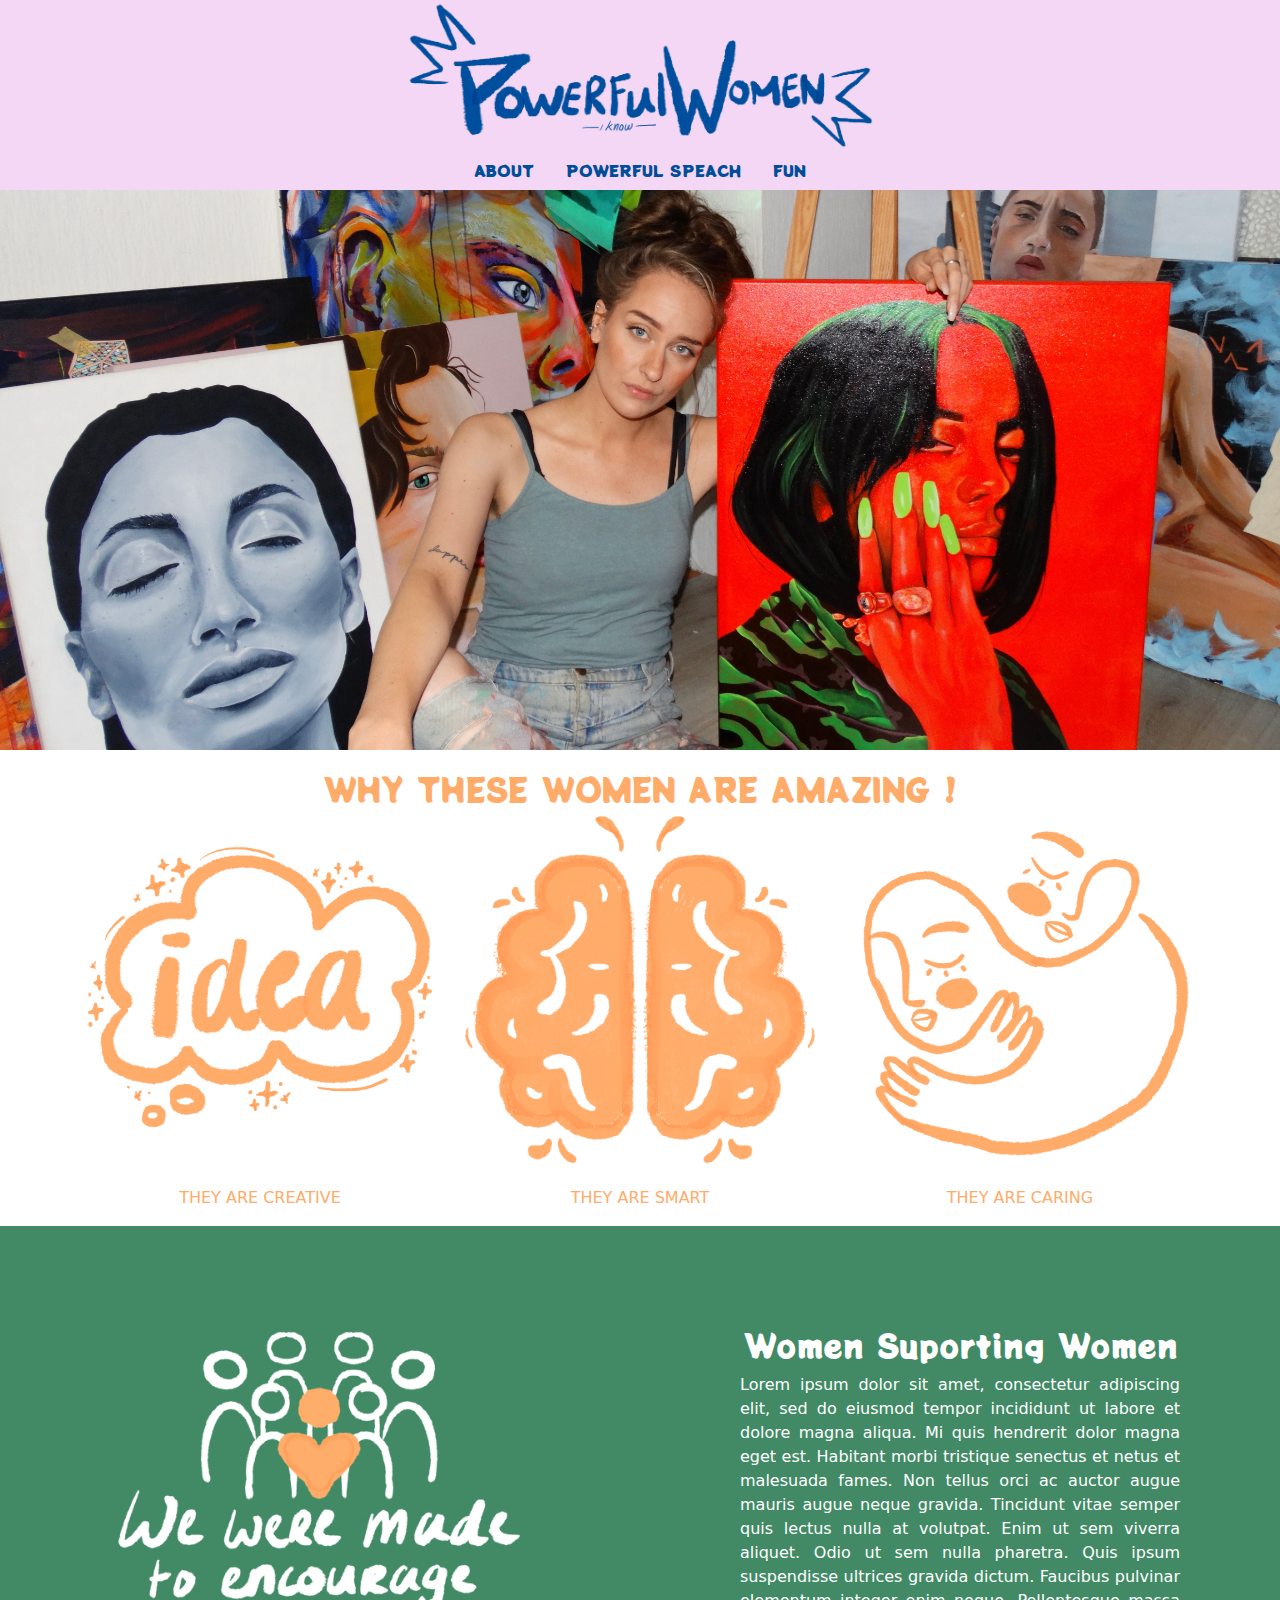
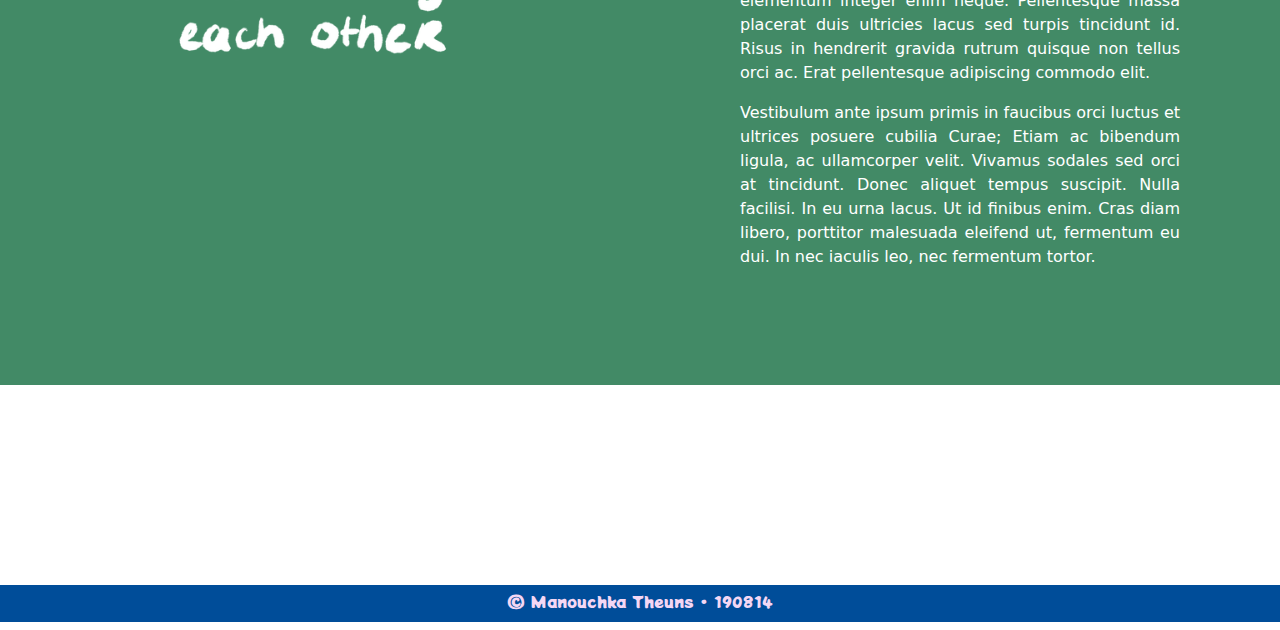
==== index.html @ e28f2006 "socials" ====
<!doctype html>
<html lang="en">
  <head>
   <!-- Required meta tags -->
    <meta charset="utf-8">
    <meta name="viewport" content="width=device-width, initial-scale=1, shrink-to-fit=no">

   <!-- Bootstrap CSS -->
    <link rel="stylesheet" href="css/bootstrap.min.css">
	
   <!-- My own CSS -->  
    <link href="css/styles.css" rel="stylesheet" type="text/css">
	<link rel="preconnect" href="https://fonts.gstatic.com">
		<link href="https://fonts.googleapis.com/css2?family=Potta+One&display=swap" rel="stylesheet">

<title>My kk website!</title>
  </head>
<!-- Head ends here -->	
	
<!-- Body starts here -->
<body>
<!-- Logo start -->	
<div class="container-fluid logo">
	<img src="images/pw-logo-t.png" class="img-fluid mx-auto d-block"  alt="powerful women logo"/>
</div>
<!-- Logo end -->
	
<!-- Navigation start -->	
<ul class="nav justify-content-center">
  <li class="nav-item">
    <a class="nav-link active" href="190814.html">ABOUT</a>
  </li>
  <li class="nav-item">
    <a class="nav-link" href="powerfulvideo.html">POWERFUL SPEACH</a>
  </li>
  <li class="nav-item">
    <a class="nav-link" href="https://pointerpointer.com/">FUN</a>
  </li>
</ul>
<!-- Navigation end -->
	
<!-- Carousel start -->
<header>
 <div id="carouselExampleSlidesOnly" class="carousel slide" data-ride="carousel">
  <div class="carousel-inner">
    <div class="carousel-item table-active">
        <img src="images/amy.JPG" class="d-block w-100" alt="amy">
    </div>
    <div class="carousel-item table-active">
      <img src="images/nathalie.JPG" class="d-block w-100" alt="nathalie">
    </div>
    <div class="carousel-item active">
      <img src="images/lotta.JPG" class="d-block w-100" alt="lotta">
    </div>
  </div>
 </div>
</header>
<!-- Carousel end -->
	
<!-- Orange start -->	
<div class="container products">
	<h2 class="color-or">WHY THESE WOMEN ARE AMAZING !</h2>
	<div class="row">
		<div class="col-md-4">
			<img src="images/product-01.png" class="img-fluid" alt="idea"/>
<p class="color-or">THEY ARE CREATIVE</p>
		</div>
		<div class="col-md-4">
		  <img src="images/product-02.png" class="img-fluid" alt="brain"/>
			<p class="color-or">THEY ARE SMART</p>
		</div>
		<div class="col-md-4">
		  <img src="images/product-03.png" class="img-fluid" alt="care"/>
			<p class="color-or">THEY ARE CARING</p>
		</div>
	</div>
</div>
<!-- Orange end -->
	
<!-- Green start -->	
<div class="container-fluid content-shop">
	<div class="row">
		<div class="col-lg-6">
        <img src="images/encourage.png" class="img-fluid encourage" alt="encourage"/>
		</div>
		<div class="col-lg-6 wsw">
			<h2>Women Suporting Women</h2>
			<p> Lorem ipsum dolor sit amet, consectetur adipiscing elit, sed do eiusmod tempor incididunt ut labore et dolore magna aliqua. Mi quis hendrerit dolor magna eget est. Habitant morbi tristique senectus et netus et malesuada fames. Non tellus orci ac auctor augue mauris augue neque gravida. Tincidunt vitae semper quis lectus nulla at volutpat. Enim ut sem viverra aliquet. Odio ut sem nulla pharetra. Quis ipsum suspendisse ultrices gravida dictum. Faucibus pulvinar elementum integer enim neque. Pellentesque massa placerat duis ultricies lacus sed turpis tincidunt id. Risus in hendrerit gravida rutrum quisque non tellus orci ac. Erat pellentesque adipiscing commodo elit.</p>
			<p>Vestibulum ante ipsum primis in faucibus orci luctus et ultrices posuere cubilia Curae; Etiam ac bibendum ligula, ac ullamcorper velit. Vivamus sodales sed orci at tincidunt. Donec aliquet tempus suscipit. Nulla facilisi. In eu urna lacus. Ut id finibus enim. Cras diam libero, porttitor malesuada eleifend ut, fermentum eu dui. In nec iaculis leo, nec fermentum tortor.</p>
		</div>
	</div>
</div>
<!-- Green end -->
	
<!-- Blue start -->	
<div class="container-fluid">
	<div class="row">
		<div class="col-1">
			<!--EMPTY-->
		</div>
		<div class="col-2">
			 <img src="images/instagram.png" class="img-fluid encourage" alt="instagram"/>
		</div>
		<div class="col-2">
			 <img src="images/youtube.png" class="img-fluid encourage" alt="youtube"/>
		</div>
		<div class="col-2">
			 <img src="images/twitter.png" class="img-fluid encourage" alt="twitter"/>
		</div>
		<div class="col-2">
			 <img src="images/linkedin.png" class="img-fluid encourage" alt="linkedin"/>
		</div>
		<div class="col-2">
			 <img src="images/pinterest.png" class="img-fluid encourage" alt="pinterest"/>
		</div>
		<div class="col-1">
			<!--EMPTY-->
		</div>
	</div>
</div>
<!-- Blue end -->
	
<!-- Pop Up start 
<!-- Pop Up end -->
	
<!-- Quality start -->	
<!-- Quality end -->
	
<!-- Foorter start -->	
<h6 id="footer">&copy; Manouchka Theuns • 190814</h6>	
<!-- Footer end -->
	
<!-- Body ends here -->	
	
    <!-- Optional: JavaScript -->
    <!-- jQuery first, (Popper.js included in the Boodstrap JS), then Bootstrap JS -->
    <script src="js/jquery-3.6.0.slim.min.js"></script>
    <script src="js/bootstrap.bundle.min.js"></script>
 </body>
</html>
---- css/styles.css ----
@charset "utf-8";
* { margin: 0; padding: 0; border: 0; font-size: 100%; }
/* green: #428a66
  orange: #ffab69
	blue: #004d99
	pink: #f4d7f4
*/
body {
    font-family: Segoe, "Segoe UI", "DejaVu Sans", "Trebuchet MS", Verdana, sans-serif;
}
 h1, h2, h3, h6, a {
	font-family: 'Potta One', cursive;
}
/* start logo */
.logo {
	background: #f4d7f4;
}
.logo img {
	width: 468px; 
	height: 150px;
}
/* end logo */

/* start nav */
.nav {
	background: #f4d7f4;
}
.nav-link {
	color:#004d99;
}
.nav-link:hover {
	color: white;
}
.navbar-toggler-icon {
	background-image: url("../images/menu-toggle.png")
}
/* end nav */

/* start orange */
.products {
	margin: auto;
	text-align: center;
}
.color-or {
	color: #ffab69;
	margin-top: 20px;
}
/* end orange */

/* start green */
.content-shop {
	background-color: #428a66;
}
.wsw {
	padding: 100px;
	color: white;
}
.wsw p {
	text-align: justify;
}
.wsw h2 {
	text-align: center;
}
.encourage {
	padding: 100px;
}
/* end green */

/* start pop up */
/* end pop up */

#footer	{
    color: #f4d7f4;
    background-color: #004d99;
    text-align: center;
    width: auto;
    height: 1cm;
    padding: 2mm 0mm 0mm 0mm;
}
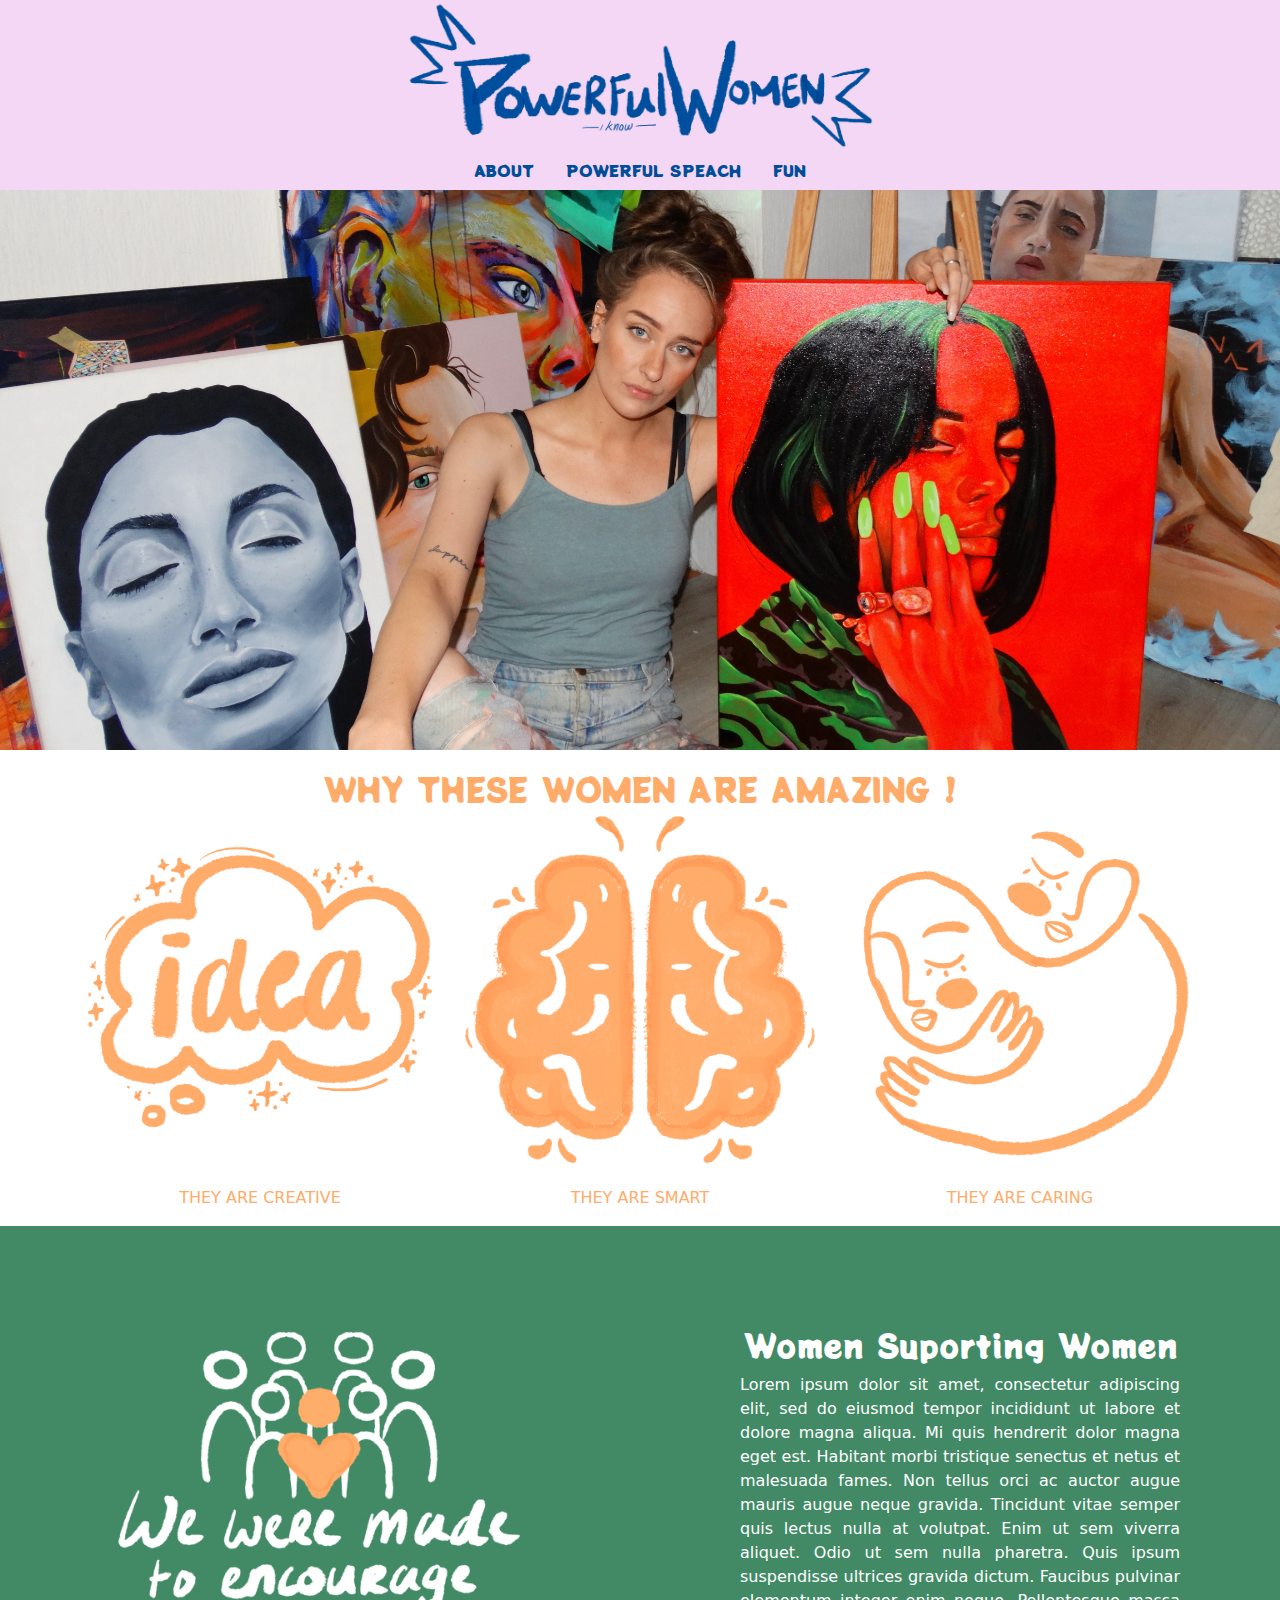
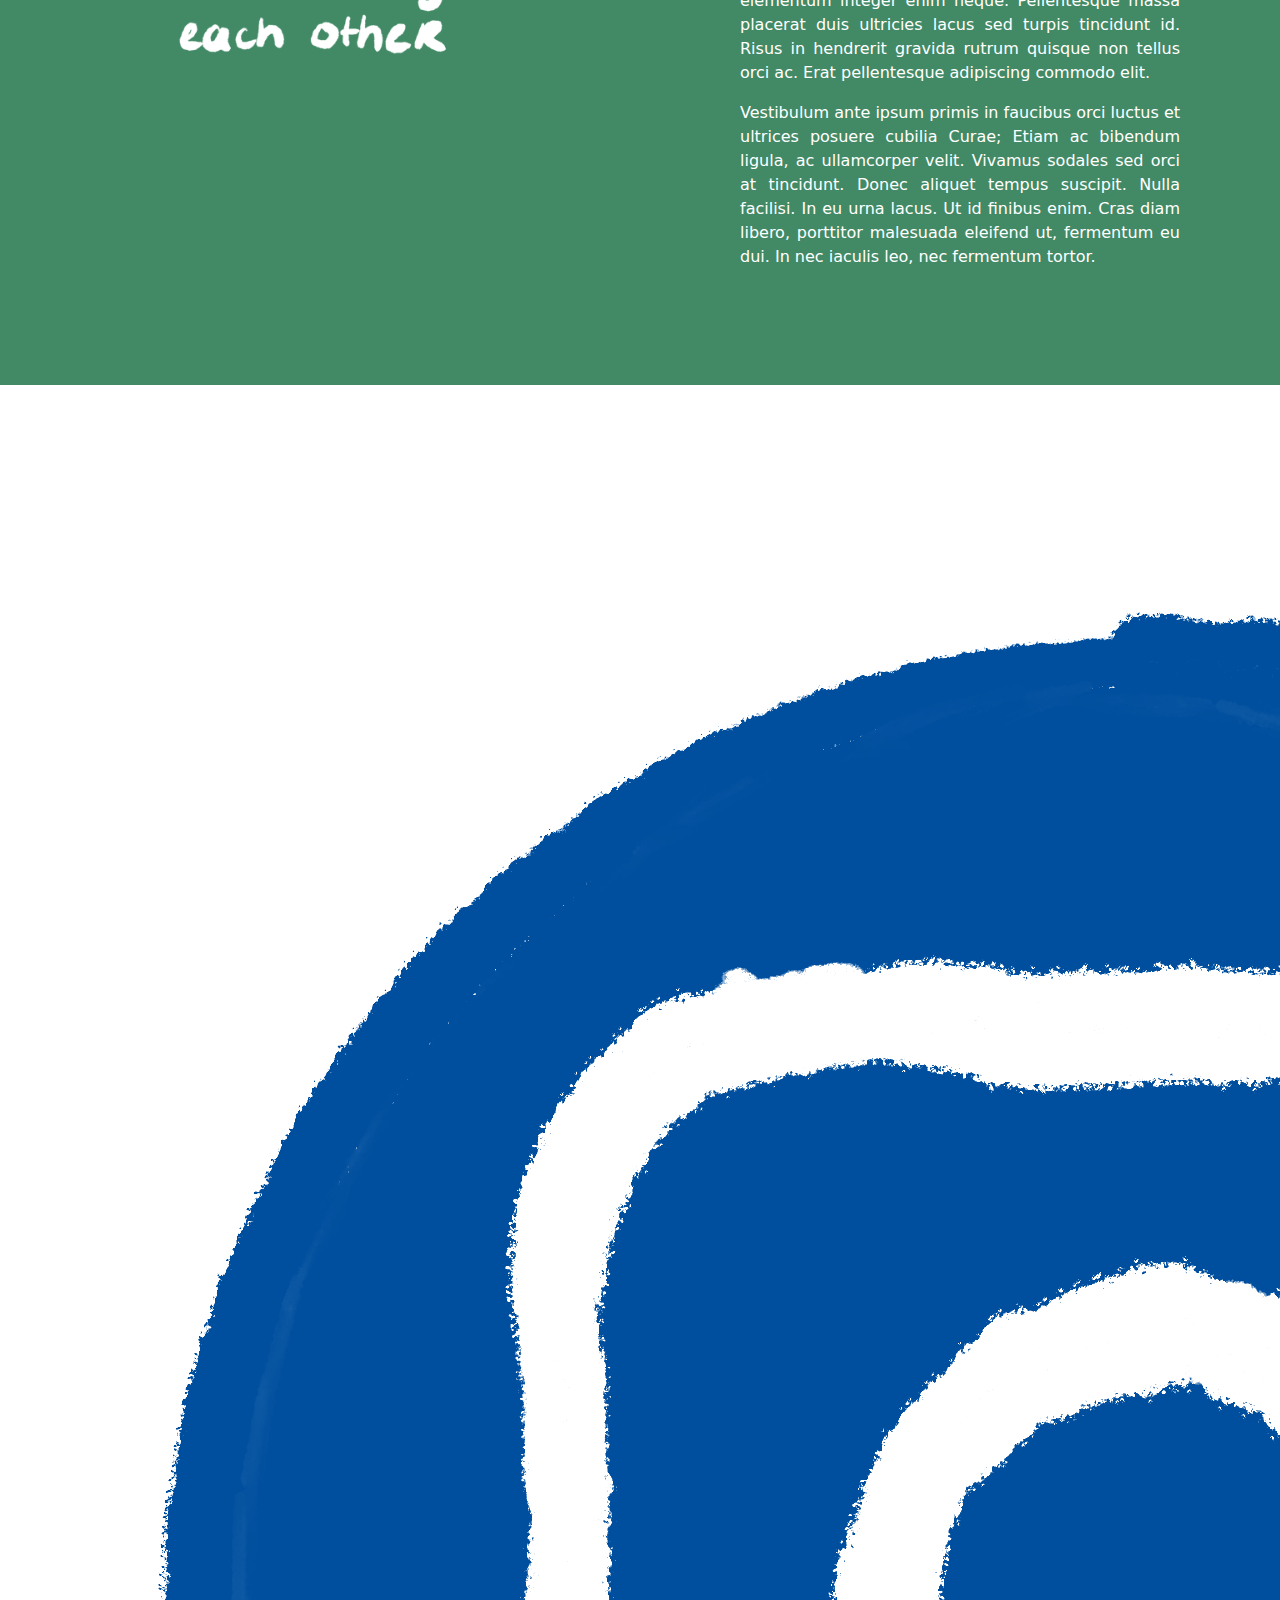
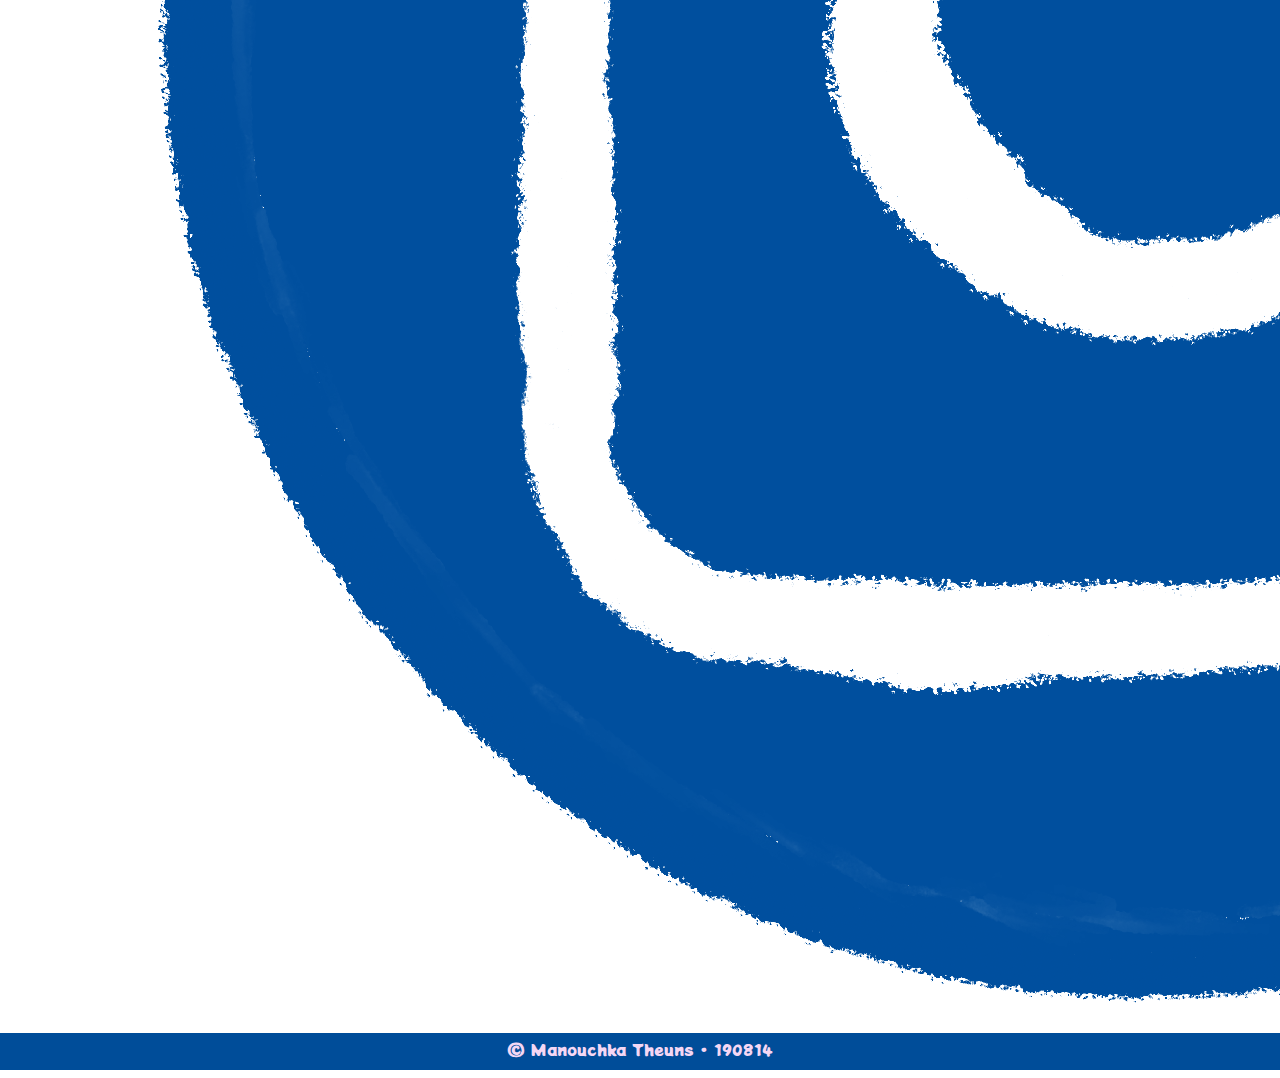
==== commit 802dcbe7: "changes" ====
--- a/index.html
+++ b/index.html
@@ -13,7 +13,7 @@
 	<link rel="preconnect" href="https://fonts.gstatic.com">
 		<link href="https://fonts.googleapis.com/css2?family=Potta+One&display=swap" rel="stylesheet">
 
-<title>My kk website!</title>
+<title>Manouchka</title>
   </head>
 <!-- Head ends here -->	
 	
@@ -100,19 +100,19 @@
 		</div>
 		<div class="col-2">
 			 <img src="images/instagram.png" class="img-fluid encourage" alt="instagram"/>
-		</div>
+	    <img src="images/instagram.png" width="2048" height="2048" alt=""/> </div>
 		<div class="col-2">
 			 <img src="images/youtube.png" class="img-fluid encourage" alt="youtube"/>
-		</div>
+	  </div>
 		<div class="col-2">
 			 <img src="images/twitter.png" class="img-fluid encourage" alt="twitter"/>
-		</div>
+	  </div>
 		<div class="col-2">
 			 <img src="images/linkedin.png" class="img-fluid encourage" alt="linkedin"/>
-		</div>
+	  </div>
 		<div class="col-2">
 			 <img src="images/pinterest.png" class="img-fluid encourage" alt="pinterest"/>
-		</div>
+	  </div>
 		<div class="col-1">
 			<!--EMPTY-->
 		</div>
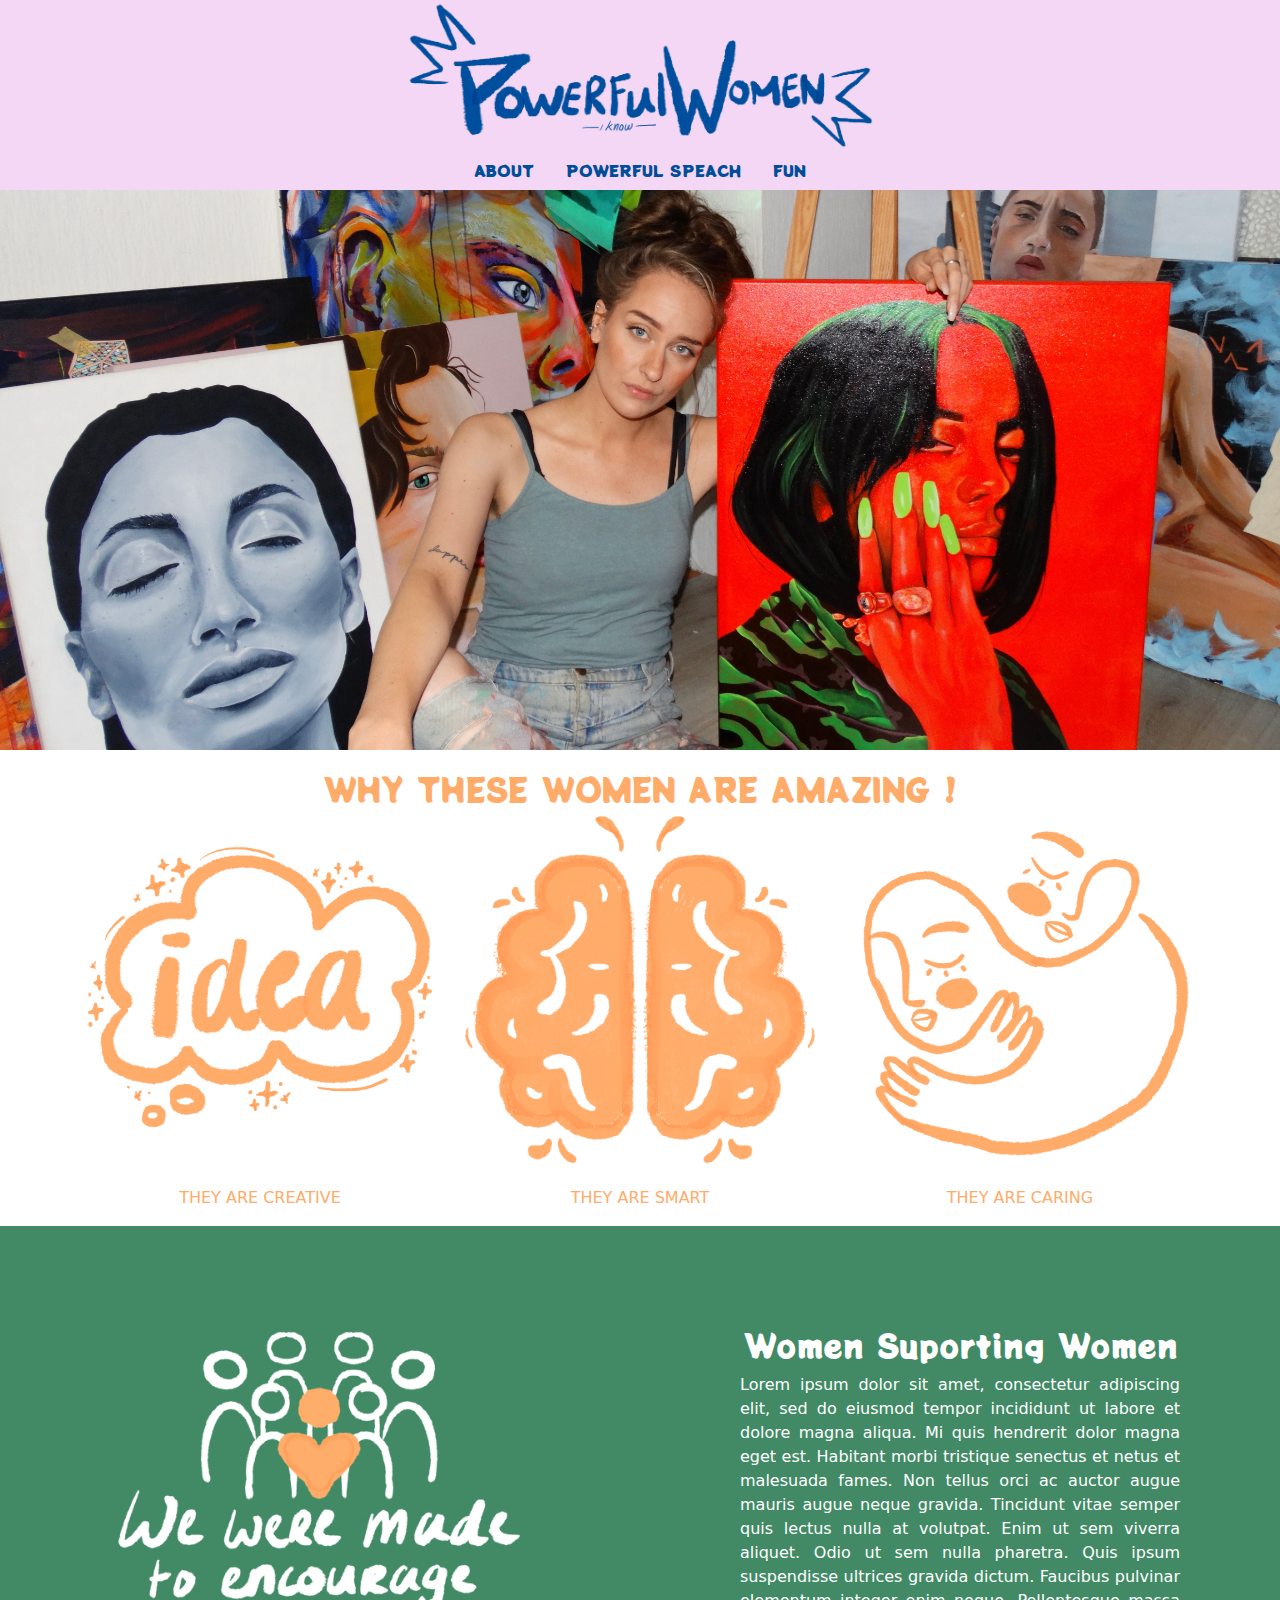
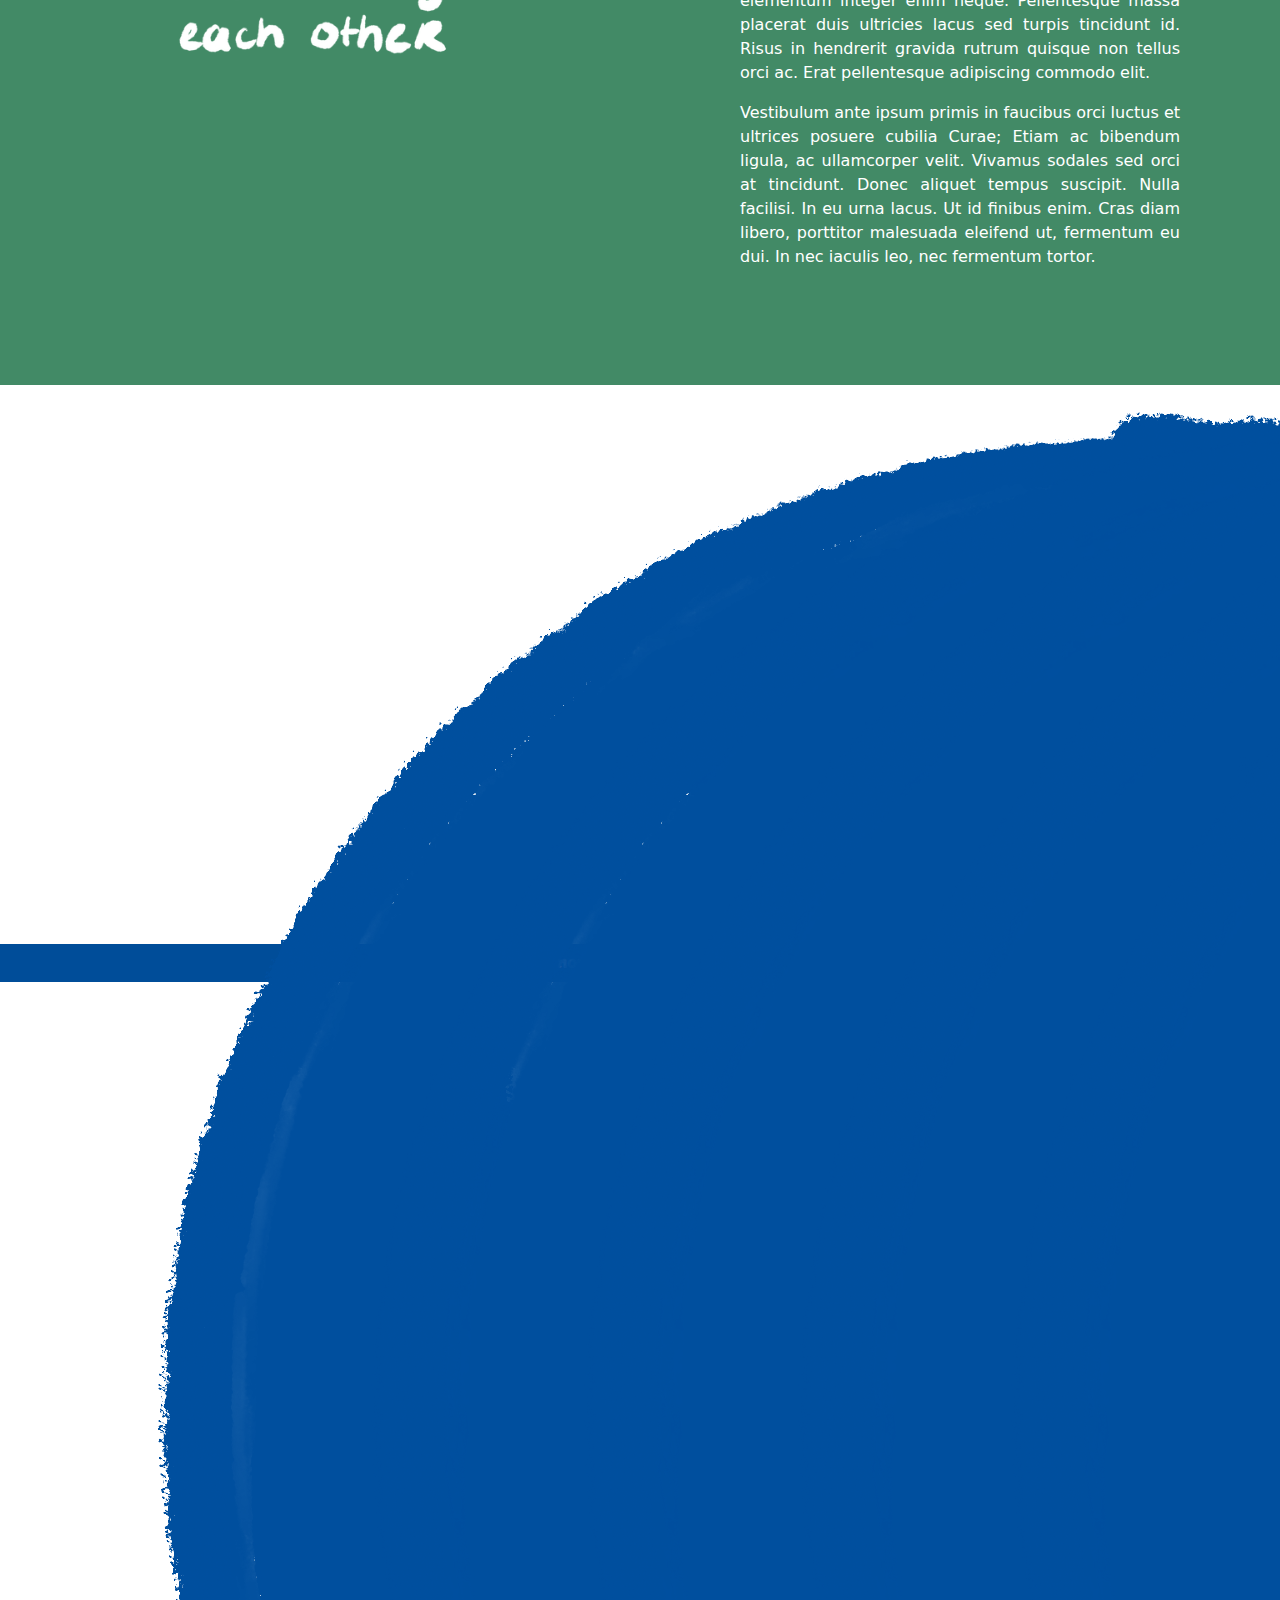
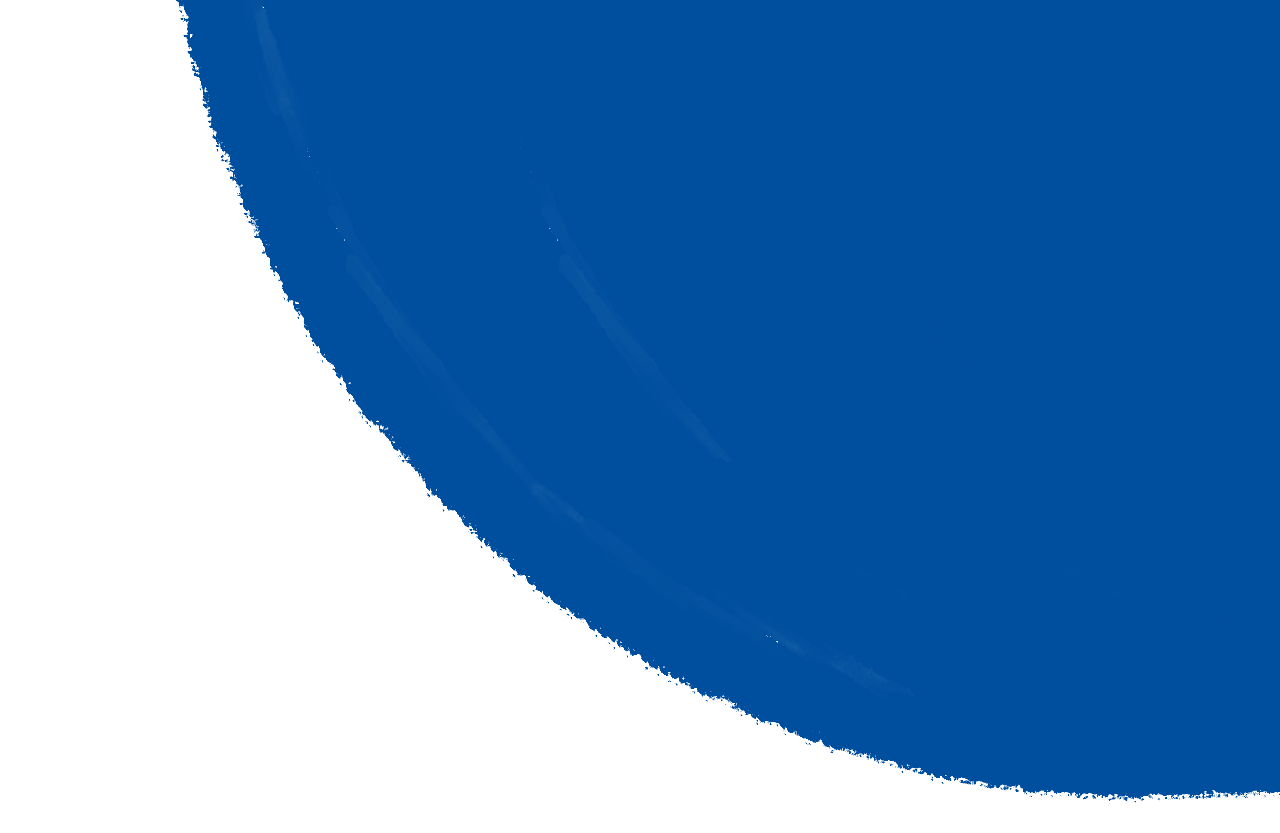
==== commit cc348ef8: "color change" ====
--- a/index.html
+++ b/index.html
@@ -98,33 +98,27 @@
 		<div class="col-1">
 			<!--EMPTY-->
 		</div>
-		<div class="col-2">
-			 <img src="images/instagram.png" class="img-fluid encourage" alt="instagram"/>
-	    <img src="images/instagram.png" width="2048" height="2048" alt=""/> </div>
-		<div class="col-2">
-			 <img src="images/youtube.png" class="img-fluid encourage" alt="youtube"/>
-	  </div>
-		<div class="col-2">
-			 <img src="images/twitter.png" class="img-fluid encourage" alt="twitter"/>
-	  </div>
-		<div class="col-2">
-			 <img src="images/linkedin.png" class="img-fluid encourage" alt="linkedin"/>
-	  </div>
-		<div class="col-2">
-			 <img src="images/pinterest.png" class="img-fluid encourage" alt="pinterest"/>
-	  </div>
+		<div class="col-2 sm">
+	    <img src="images/instagram.png" alt="instagram"/> 
+		</div>
+		<div class="col-2 sm">
+	    <img src="images/youtube.png" alt="youtube"/> 
+	    </div>
+		<div class="col-2 sm">
+	    <img src="images/twitter.png" alt="twitter"/> 
+	    </div>
+		<div class="col-2 sm">
+	    <img src="images/linkedin.png" alt="linkedin"/> 
+	    </div>
+		<div class="col-2 sm">
+	    <img src="images/pinterest.png" alt="pinterest"/> 
+	    </div>
 		<div class="col-1">
 			<!--EMPTY-->
 		</div>
 	</div>
 </div>
 <!-- Blue end -->
-	
-<!-- Pop Up start 
-<!-- Pop Up end -->
-	
-<!-- Quality start -->	
-<!-- Quality end -->
 	
 <!-- Foorter start -->	
 <h6 id="footer">&copy; Manouchka Theuns • 190814</h6>	
--- a/css/styles.css
+++ b/css/styles.css
@@ -67,6 +67,10 @@
 /* end green */
 
 /* start pop up */
+.sm {
+	width: 148mm;
+	height: 148mm;
+}
 /* end pop up */
 
 #footer	{
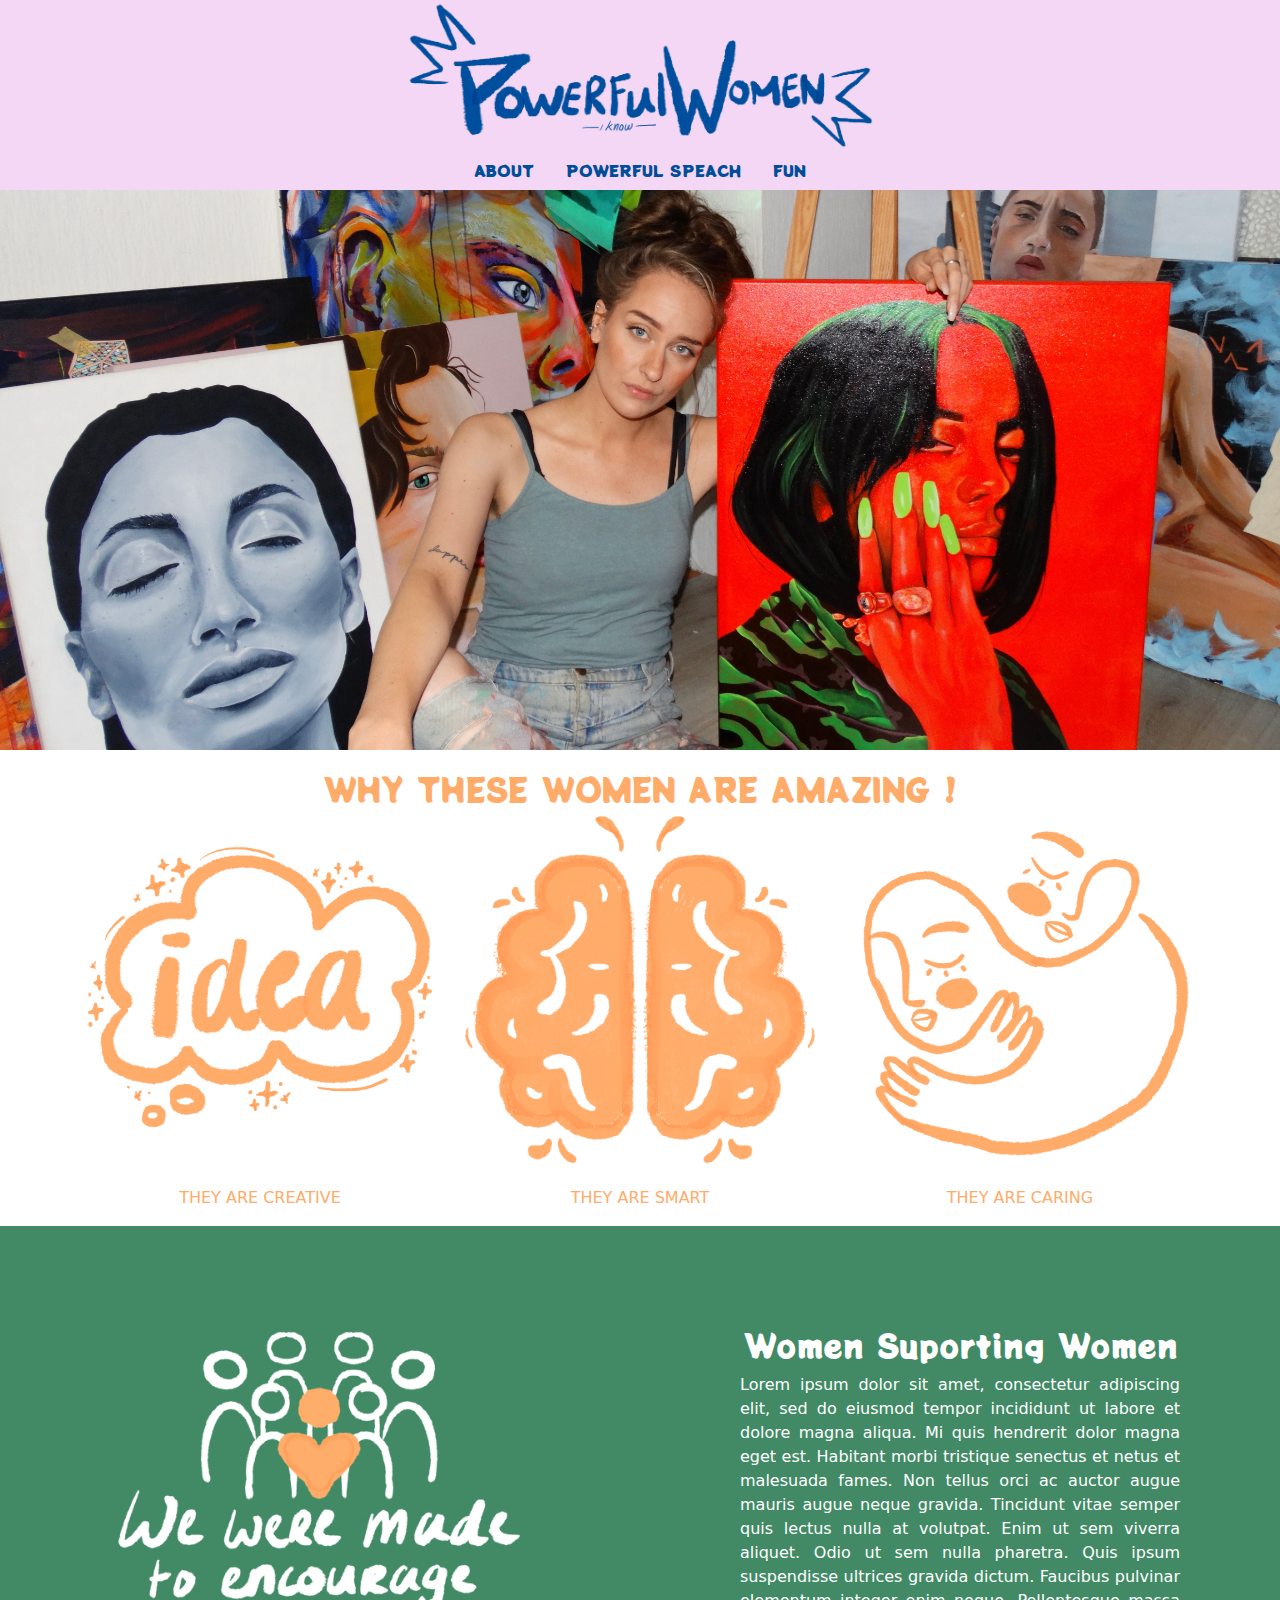
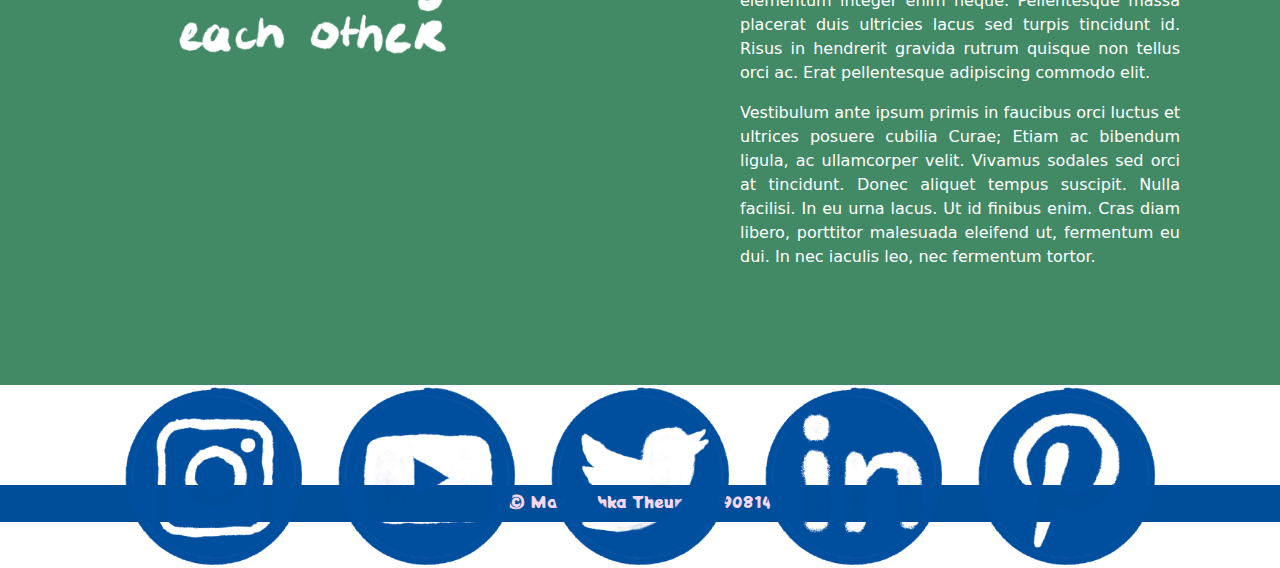
==== commit b457ce2e: "size" ====
--- a/index.html
+++ b/index.html
@@ -98,20 +98,20 @@
 		<div class="col-1">
 			<!--EMPTY-->
 		</div>
-		<div class="col-2 sm">
-	    <img src="images/instagram.png" alt="instagram"/> 
+		<div class="col-sm-2 sm">
+	    <img src="images/instagram.png" class="img-fluid" alt="instagram"/> 
 		</div>
-		<div class="col-2 sm">
-	    <img src="images/youtube.png" alt="youtube"/> 
+		<div class="col-sm-2 sm">
+	    <img src="images/youtube.png" class="img-fluid" alt="youtube"/> 
 	    </div>
-		<div class="col-2 sm">
-	    <img src="images/twitter.png" alt="twitter"/> 
+		<div class="col-sm-2 sm">
+	    <img src="images/twitter.png" class="img-fluid" alt="twitter"/> 
 	    </div>
-		<div class="col-2 sm">
-	    <img src="images/linkedin.png" alt="linkedin"/> 
+		<div class="col-sm-2 sm">
+	    <img src="images/linkedin.png" class="img-fluid" alt="linkedin"/> 
 	    </div>
-		<div class="col-2 sm">
-	    <img src="images/pinterest.png" alt="pinterest"/> 
+		<div class="col-sm-2 sm">
+	    <img src="images/pinterest.png" class="img-fluid" alt="pinterest"/> 
 	    </div>
 		<div class="col-1">
 			<!--EMPTY-->
--- a/css/styles.css
+++ b/css/styles.css
@@ -66,12 +66,12 @@
 }
 /* end green */
 
-/* start pop up */
+/* start social */
 .sm {
-	width: 148mm;
-	height: 148mm;
+	width: 100px;
+	height: 100px;
 }
-/* end pop up */
+/* end social */
 
 #footer	{
     color: #f4d7f4;
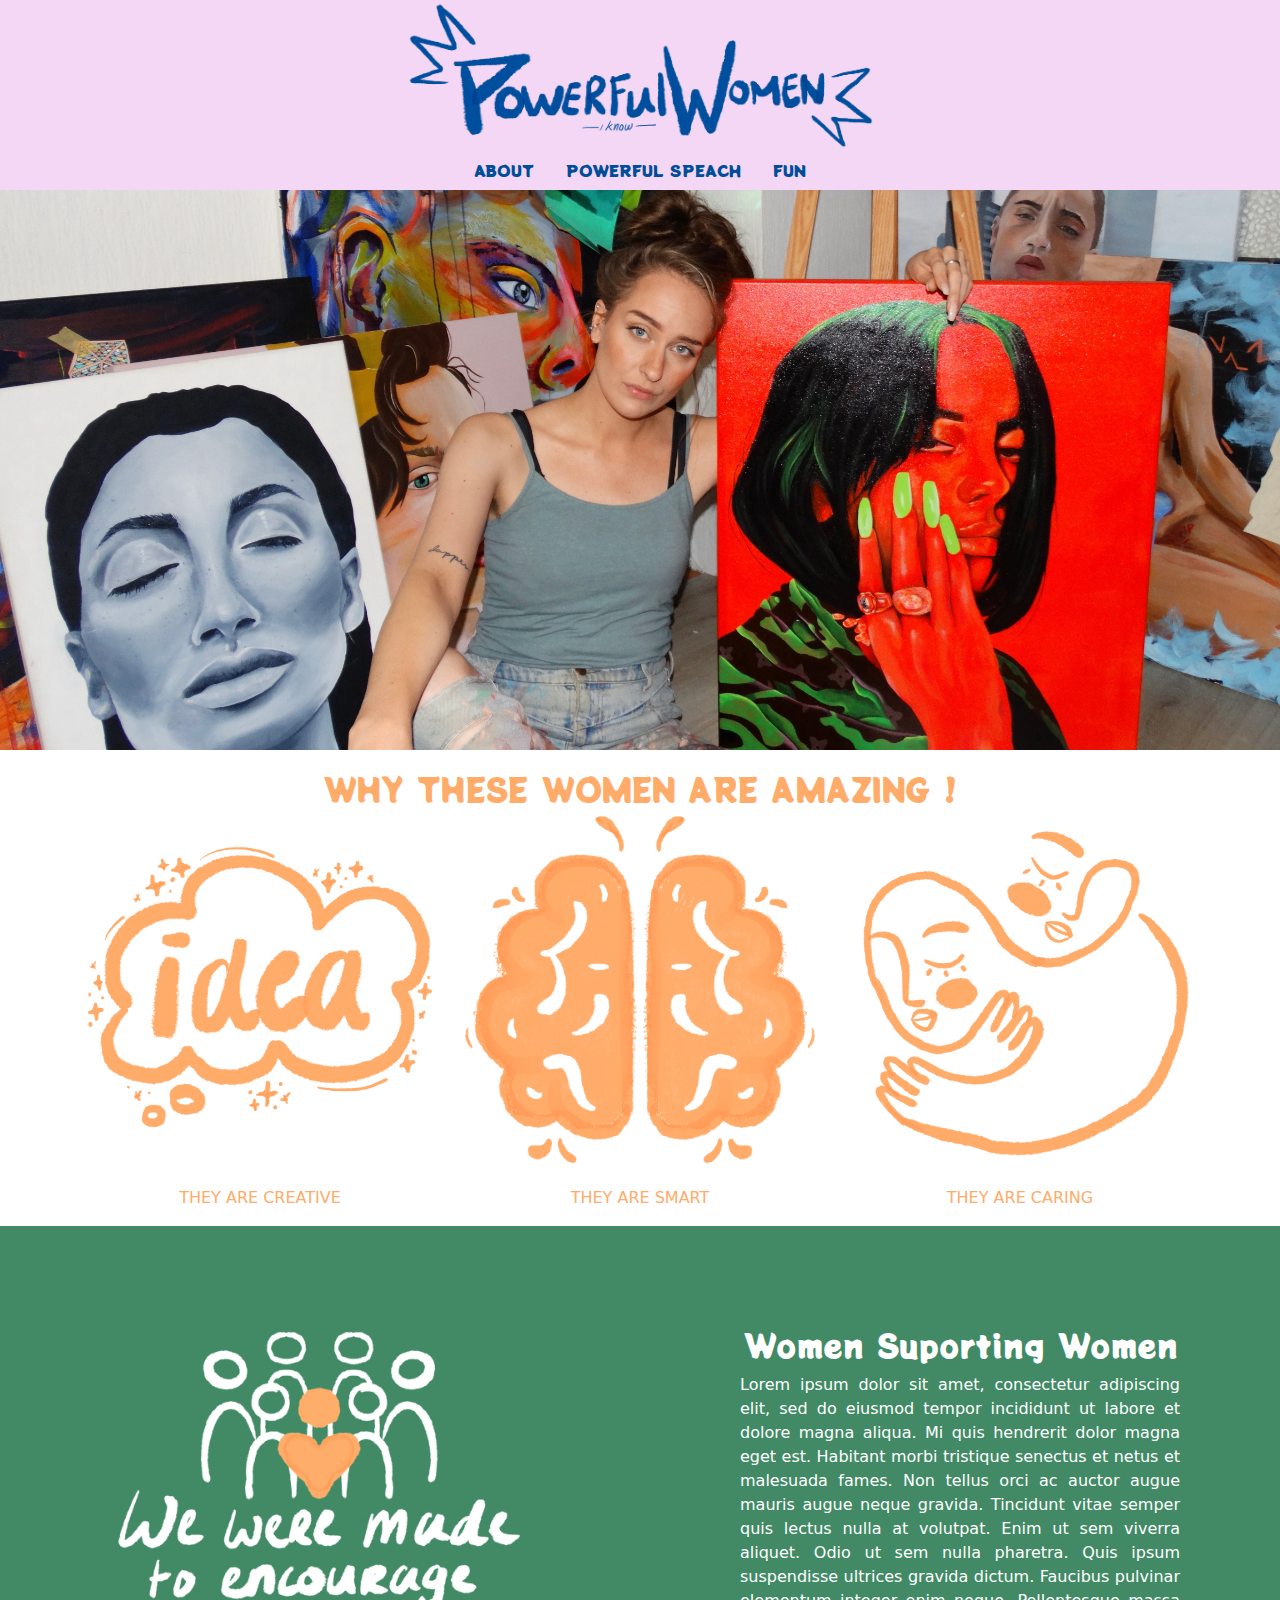
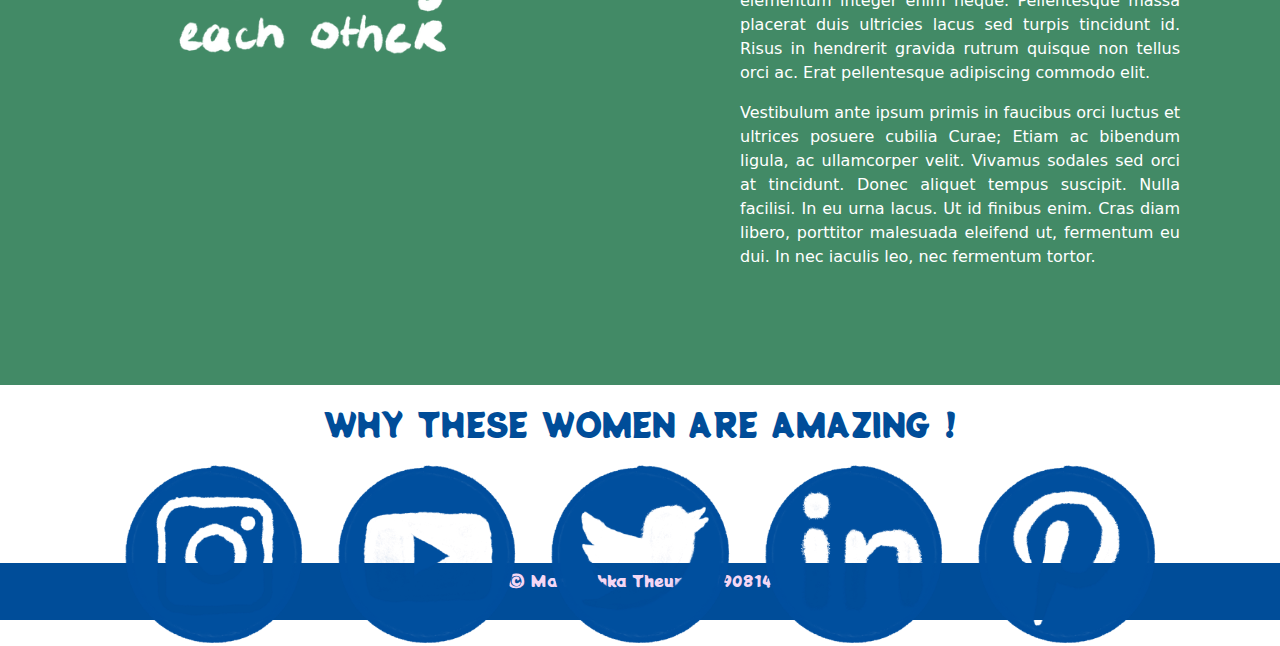
==== commit c1ec073b: "size update" ====
--- a/index.html
+++ b/index.html
@@ -93,7 +93,8 @@
 <!-- Green end -->
 	
 <!-- Blue start -->	
-<div class="container-fluid">
+<div class="container-fluid ">
+	<h2 class="color-bl">WHY THESE WOMEN ARE AMAZING !</h2>
 	<div class="row">
 		<div class="col-1">
 			<!--EMPTY-->
--- a/css/styles.css
+++ b/css/styles.css
@@ -71,6 +71,11 @@
 	width: 100px;
 	height: 100px;
 }
+.color-bl {
+	color: #004d99;
+	margin: 20px 0px;
+	text-align: center;
+}
 /* end social */
 
 #footer	{
@@ -78,6 +83,6 @@
     background-color: #004d99;
     text-align: center;
     width: auto;
-    height: 1cm;
+    height: 1.5cm;
     padding: 2mm 0mm 0mm 0mm;
 }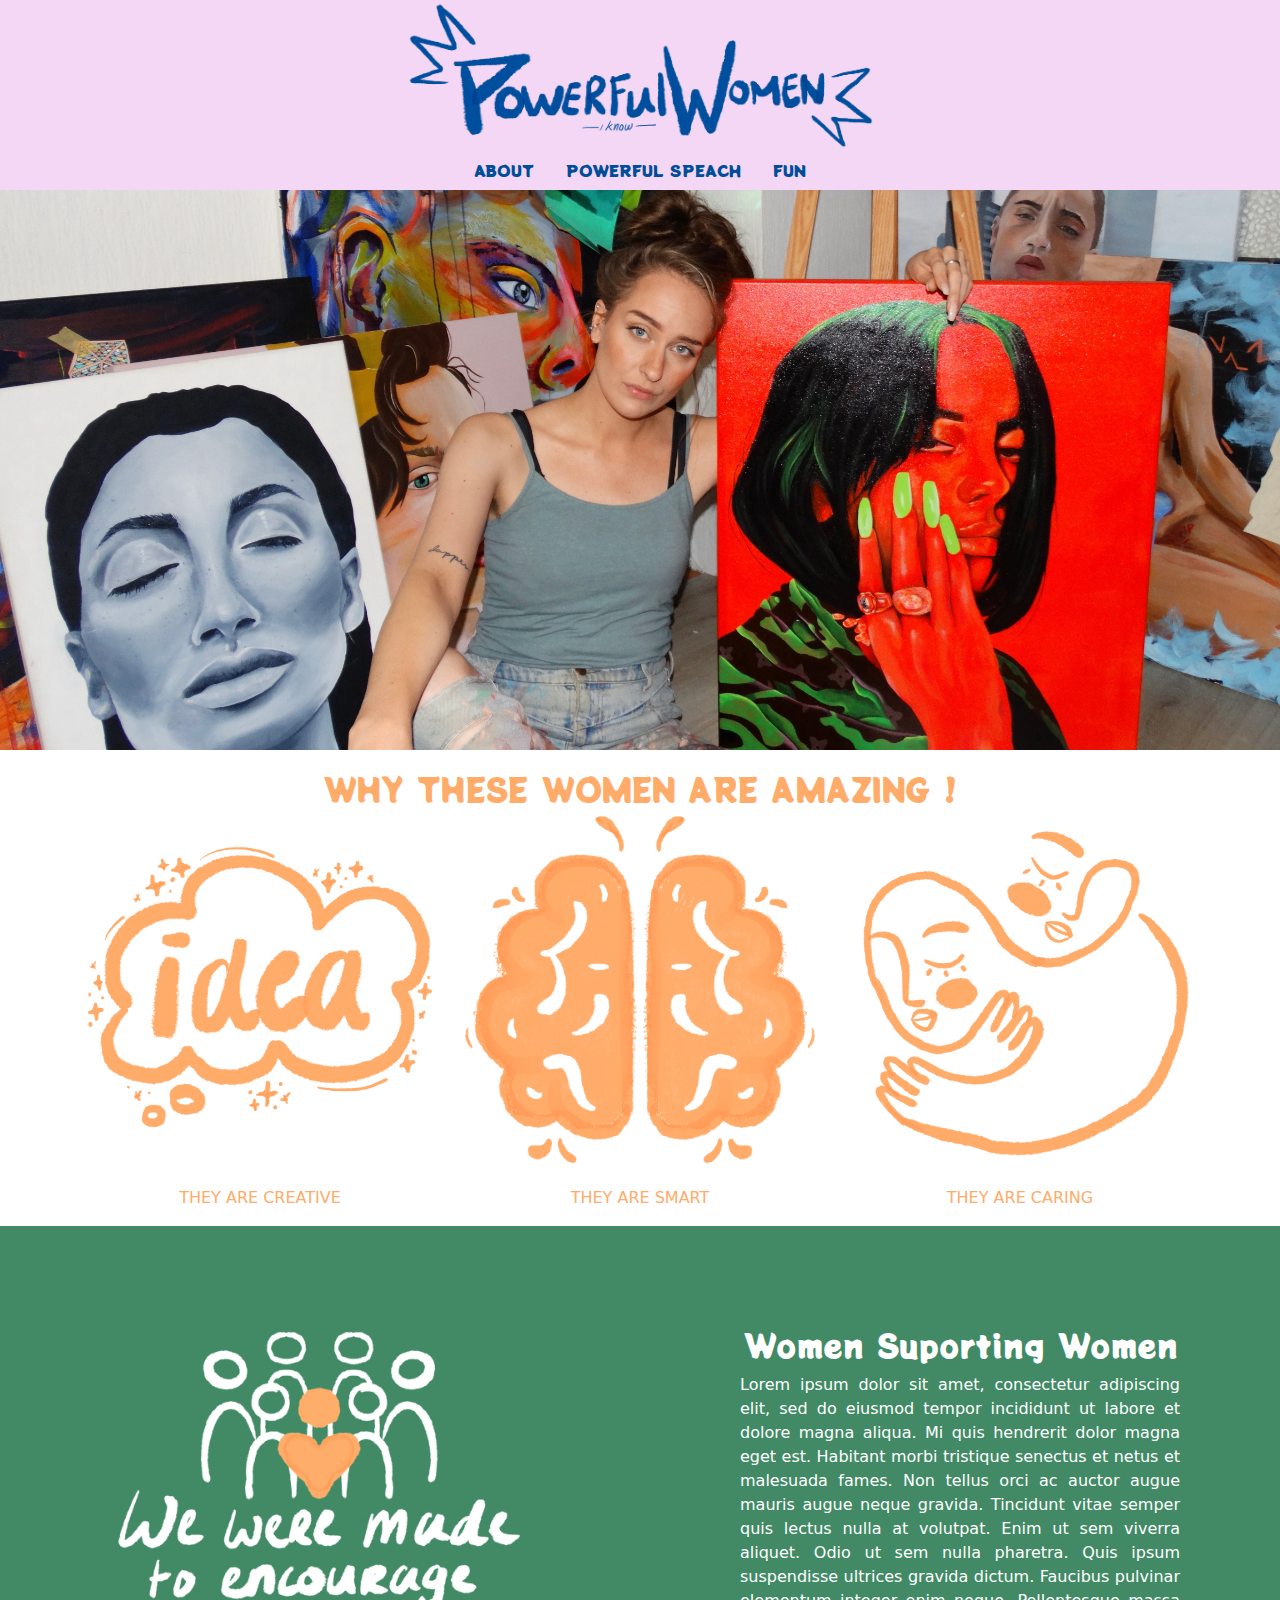
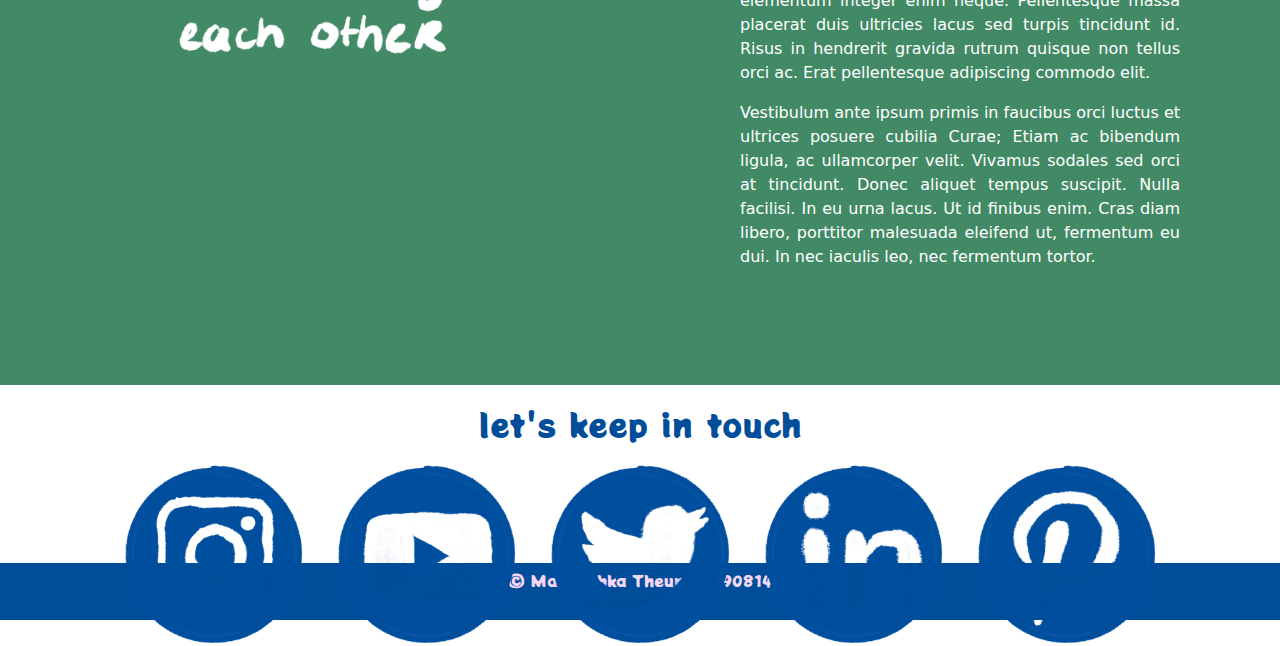
==== commit f9047b90: "Update index.html" ====
--- a/index.html
+++ b/index.html
@@ -94,7 +94,7 @@
 	
 <!-- Blue start -->	
 <div class="container-fluid ">
-	<h2 class="color-bl">WHY THESE WOMEN ARE AMAZING !</h2>
+	<h2 class="color-bl">let's keep in touch</h2>
 	<div class="row">
 		<div class="col-1">
 			<!--EMPTY-->
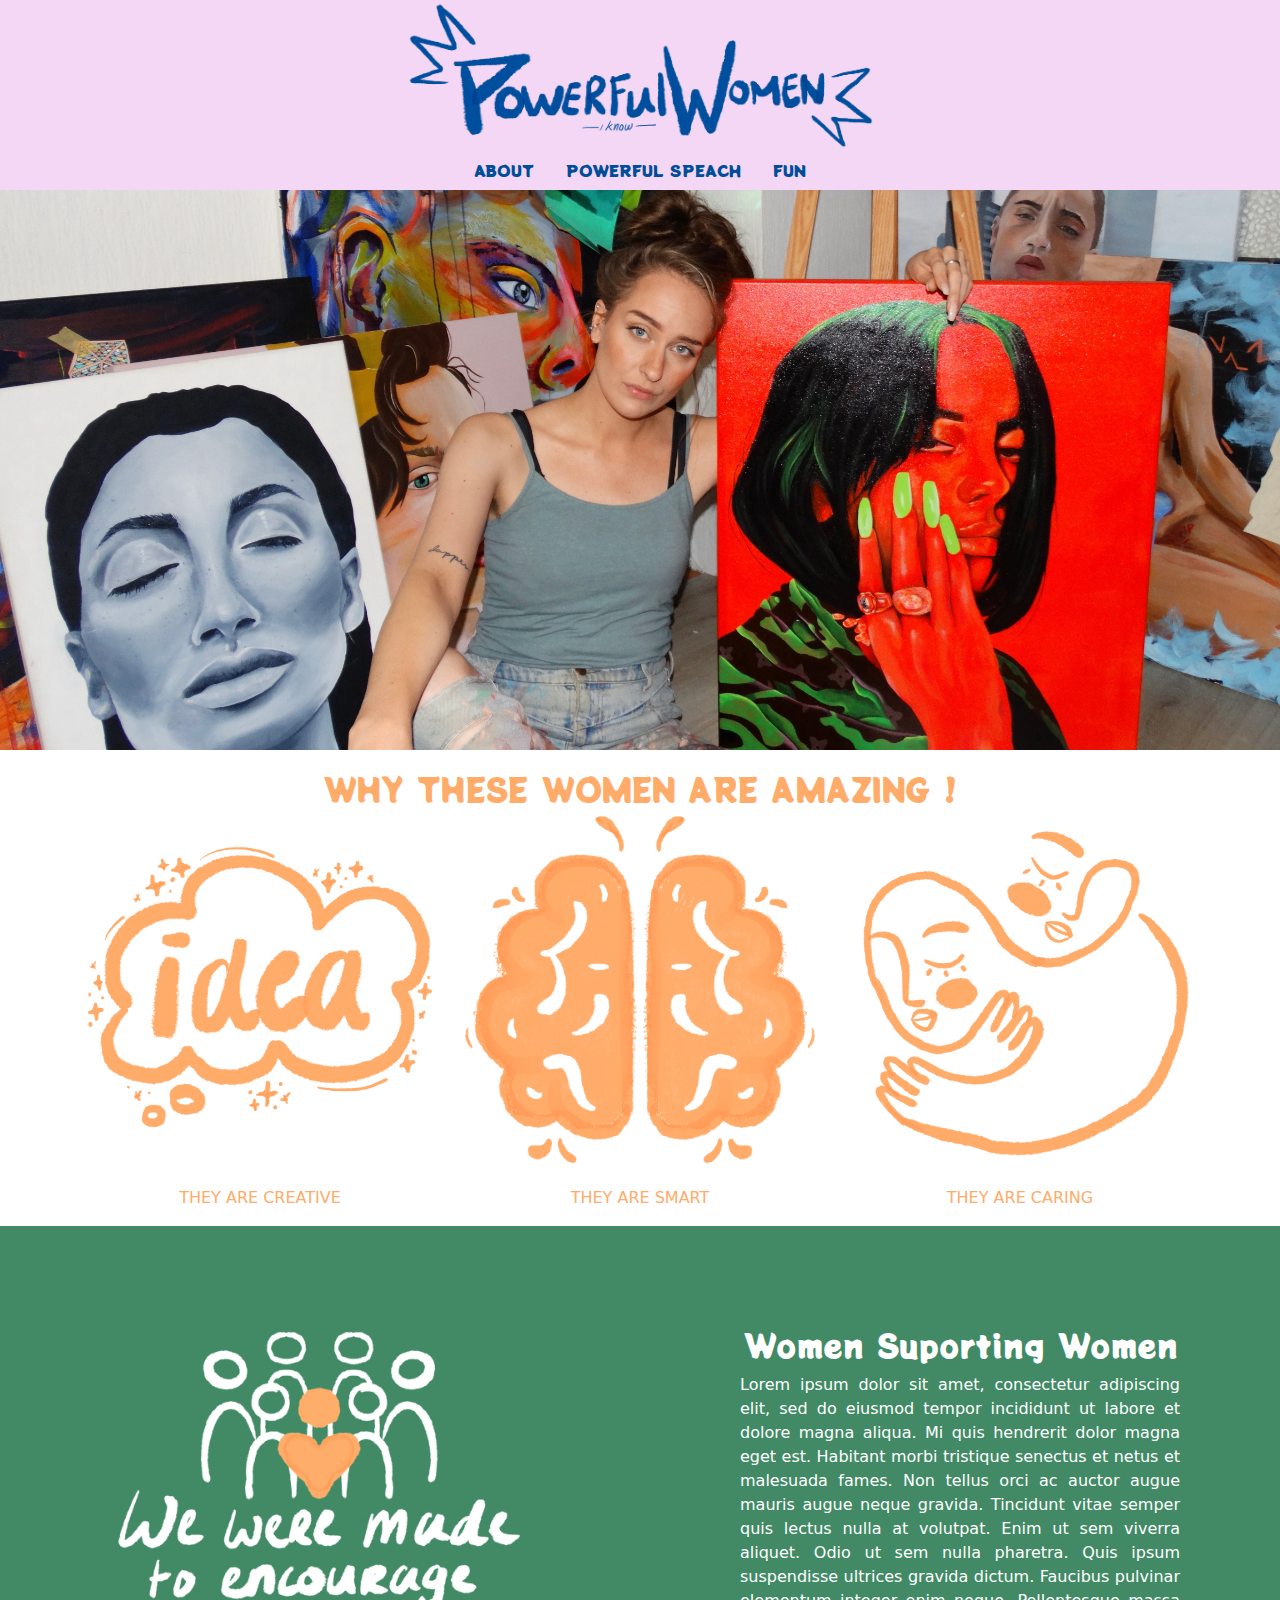
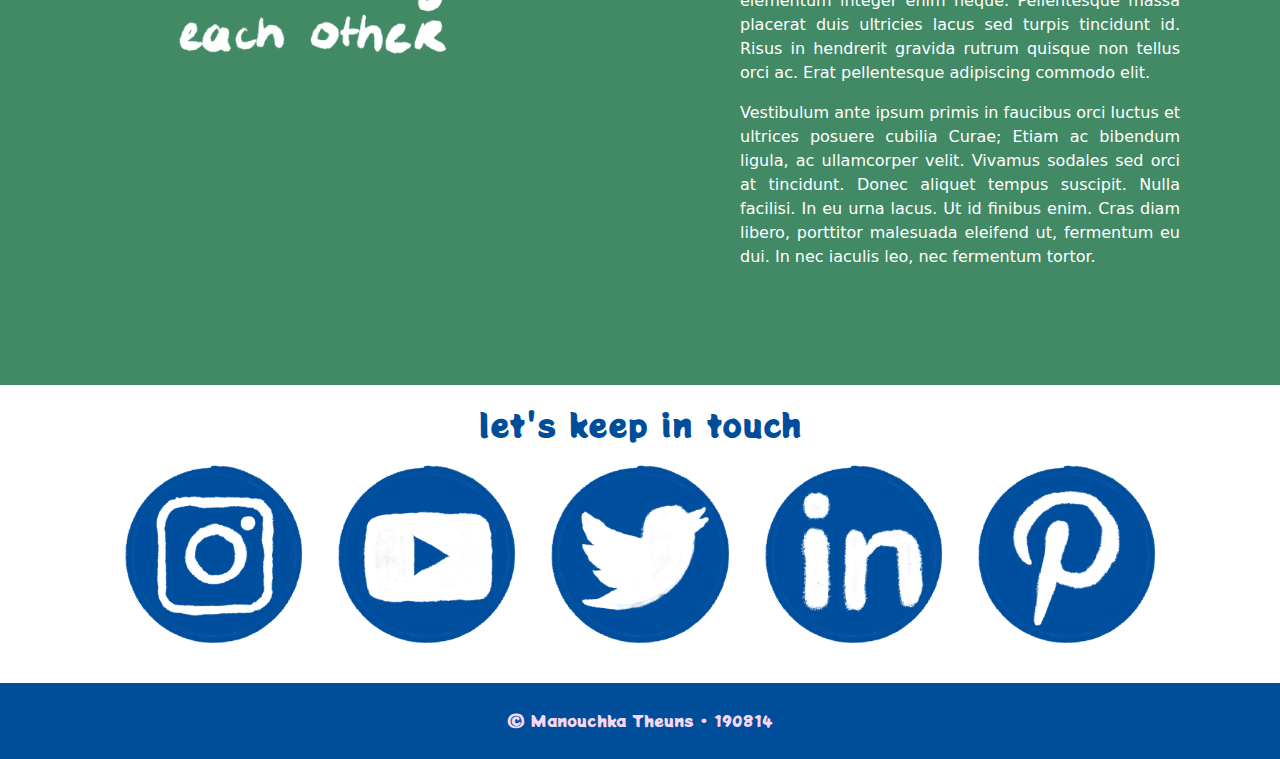
==== commit b9dc02e5: "Update index.html" ====
--- a/index.html
+++ b/index.html
@@ -1,6 +1,13 @@
 <!doctype html>
 <html lang="en">
   <head>
+ <script>
+	  <!-- Global Site Tag (gtag.js) - Google Analytics -->
+
+... (several lines of code) ...
+
+</script>
+	  
    <!-- Required meta tags -->
     <meta charset="utf-8">
     <meta name="viewport" content="width=device-width, initial-scale=1, shrink-to-fit=no">
--- a/css/styles.css
+++ b/css/styles.css
@@ -68,8 +68,8 @@
 
 /* start social */
 .sm {
-	width: 100px;
-	height: 100px;
+	width: 50px;
+	height: 50px;
 }
 .color-bl {
 	color: #004d99;
@@ -83,6 +83,8 @@
     background-color: #004d99;
     text-align: center;
     width: auto;
-    height: 1.5cm;
-    padding: 2mm 0mm 0mm 0mm;
+    height: 2cm;
+	margin-top: 170px;
+	margin-bottom: auto;
+    padding: 7.5mm 0mm 0mm 0mm;
 }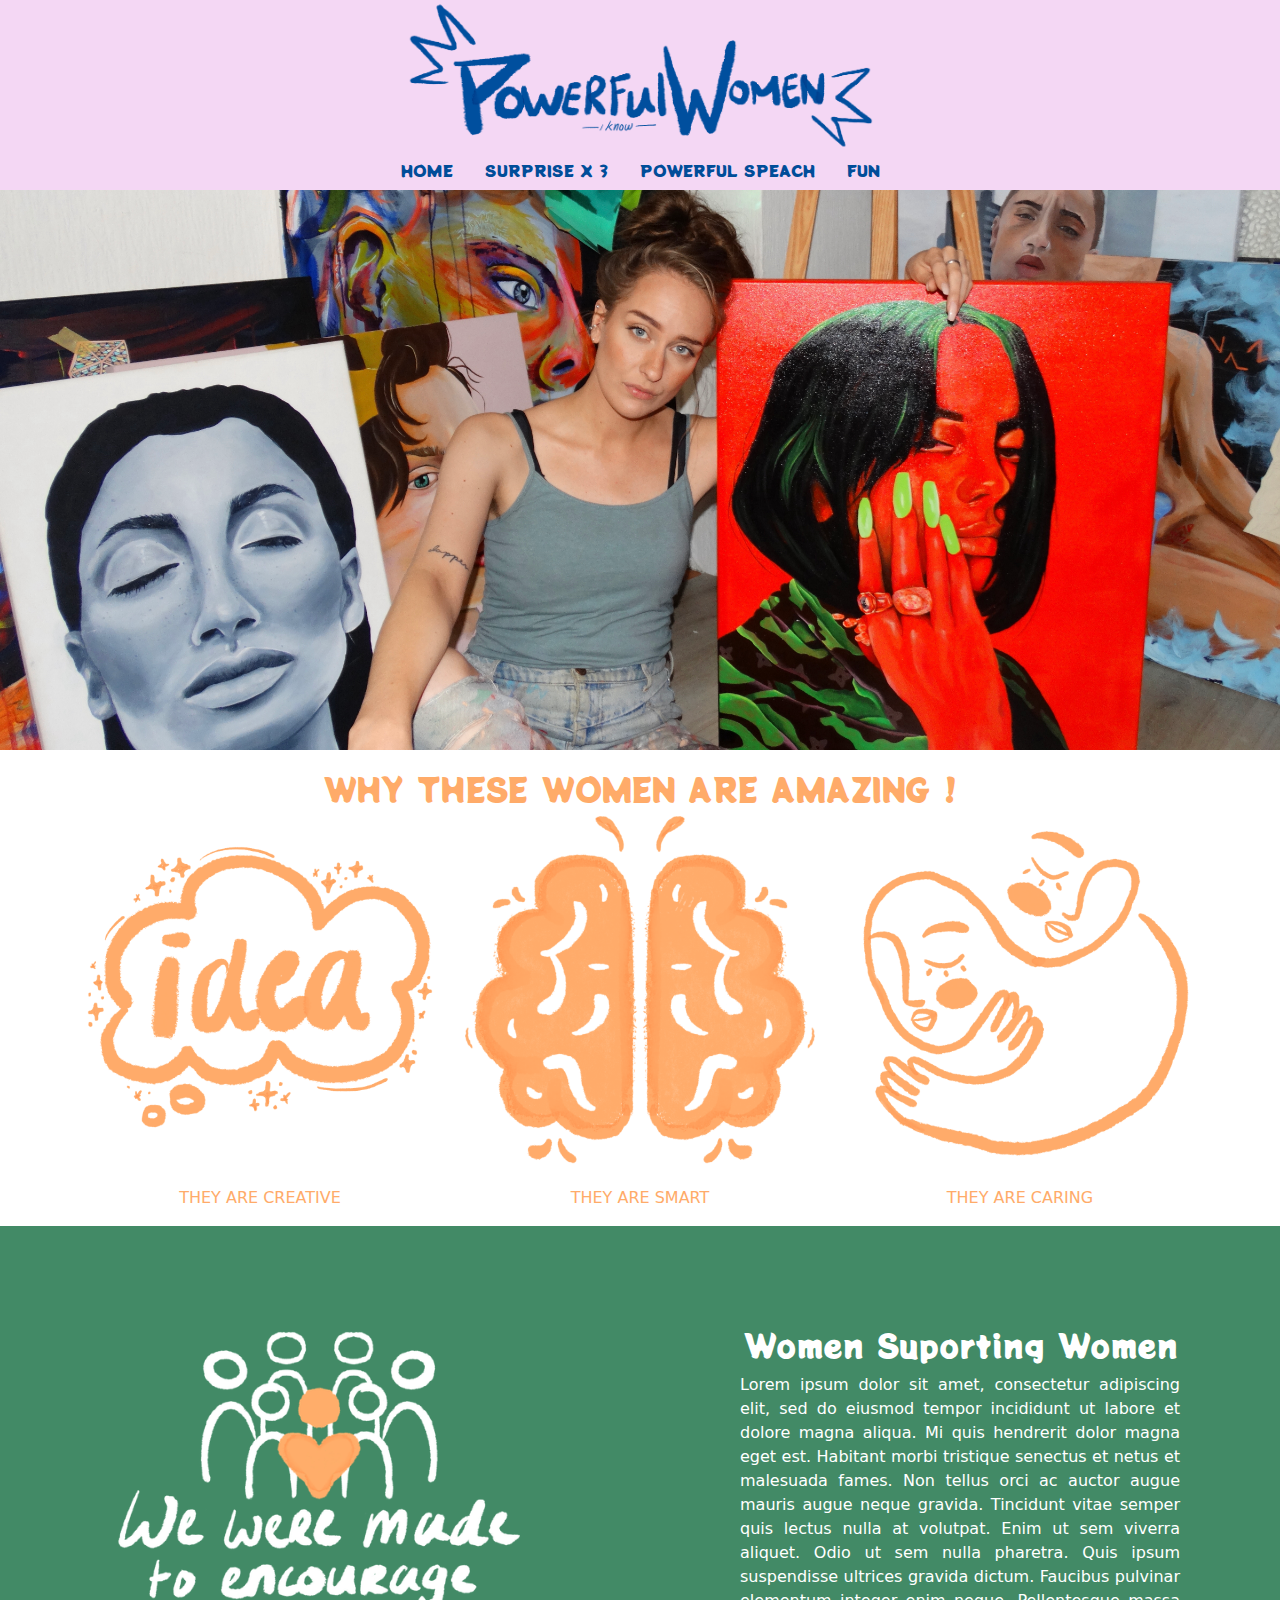
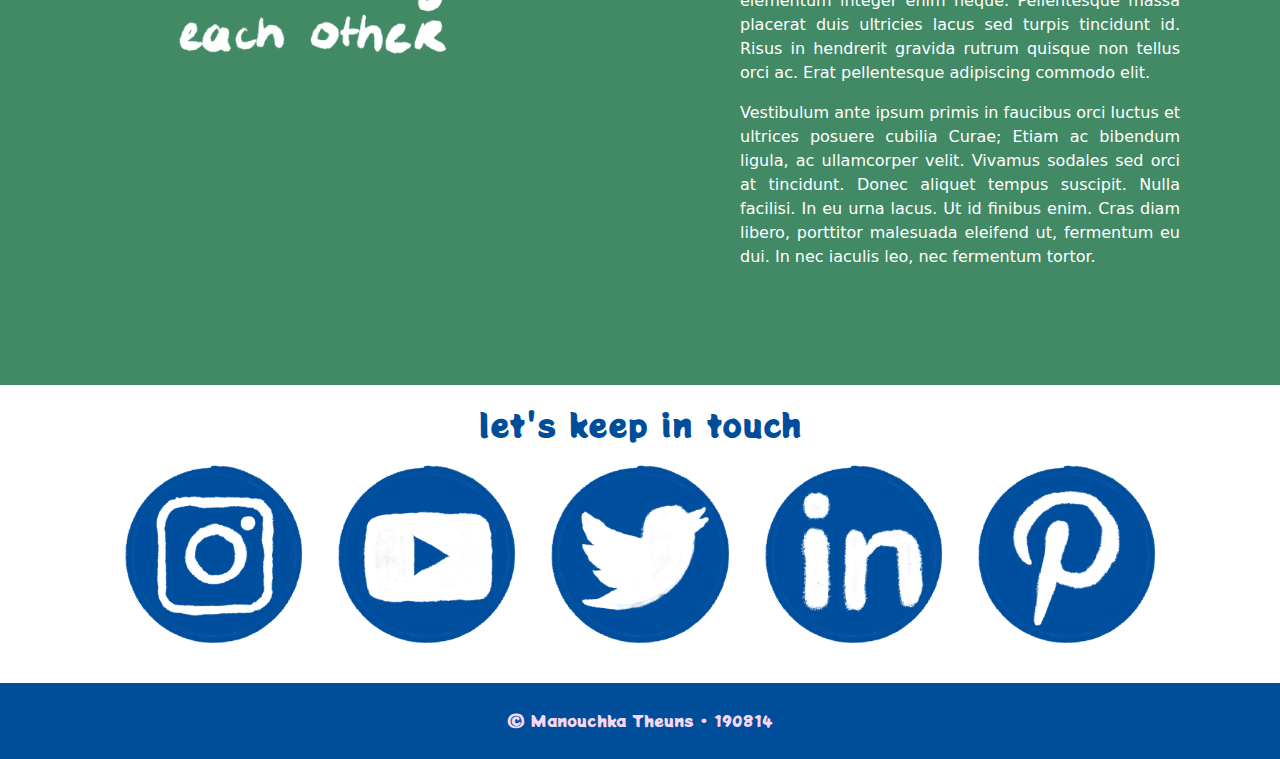
==== commit 36b58c2d: "idk" ====
--- a/index.html
+++ b/index.html
@@ -2,7 +2,7 @@
 <html lang="en">
   <head>
  <script>
-	  <!-- Global Site Tag (gtag.js) - Google Analytics -->
+<!-- Global Site Tag (gtag.js) - Google Analytics -->
 
 ... (several lines of code) ...
 
@@ -20,7 +20,7 @@
 	<link rel="preconnect" href="https://fonts.gstatic.com">
 		<link href="https://fonts.googleapis.com/css2?family=Potta+One&display=swap" rel="stylesheet">
 
-<title>Manouchka</title>
+<title>Manouchka • Powerful Women</title>
   </head>
 <!-- Head ends here -->	
 	
@@ -35,7 +35,10 @@
 <!-- Navigation start -->	
 <ul class="nav justify-content-center">
   <li class="nav-item">
-    <a class="nav-link active" href="190814.html">ABOUT</a>
+    <a class="nav-link active" href="index.html">HOME</a>
+  </li>
+  <li class="nav-item">
+    <a class="nav-link active" href="190814.html">SURPRISE X 3</a>
   </li>
   <li class="nav-item">
     <a class="nav-link" href="powerfulvideo.html">POWERFUL SPEACH</a>
@@ -70,7 +73,7 @@
 	<div class="row">
 		<div class="col-md-4">
 			<img src="images/product-01.png" class="img-fluid" alt="idea"/>
-<p class="color-or">THEY ARE CREATIVE</p>
+	<p class="color-or">THEY ARE CREATIVE</p>
 		</div>
 		<div class="col-md-4">
 		  <img src="images/product-02.png" class="img-fluid" alt="brain"/>
